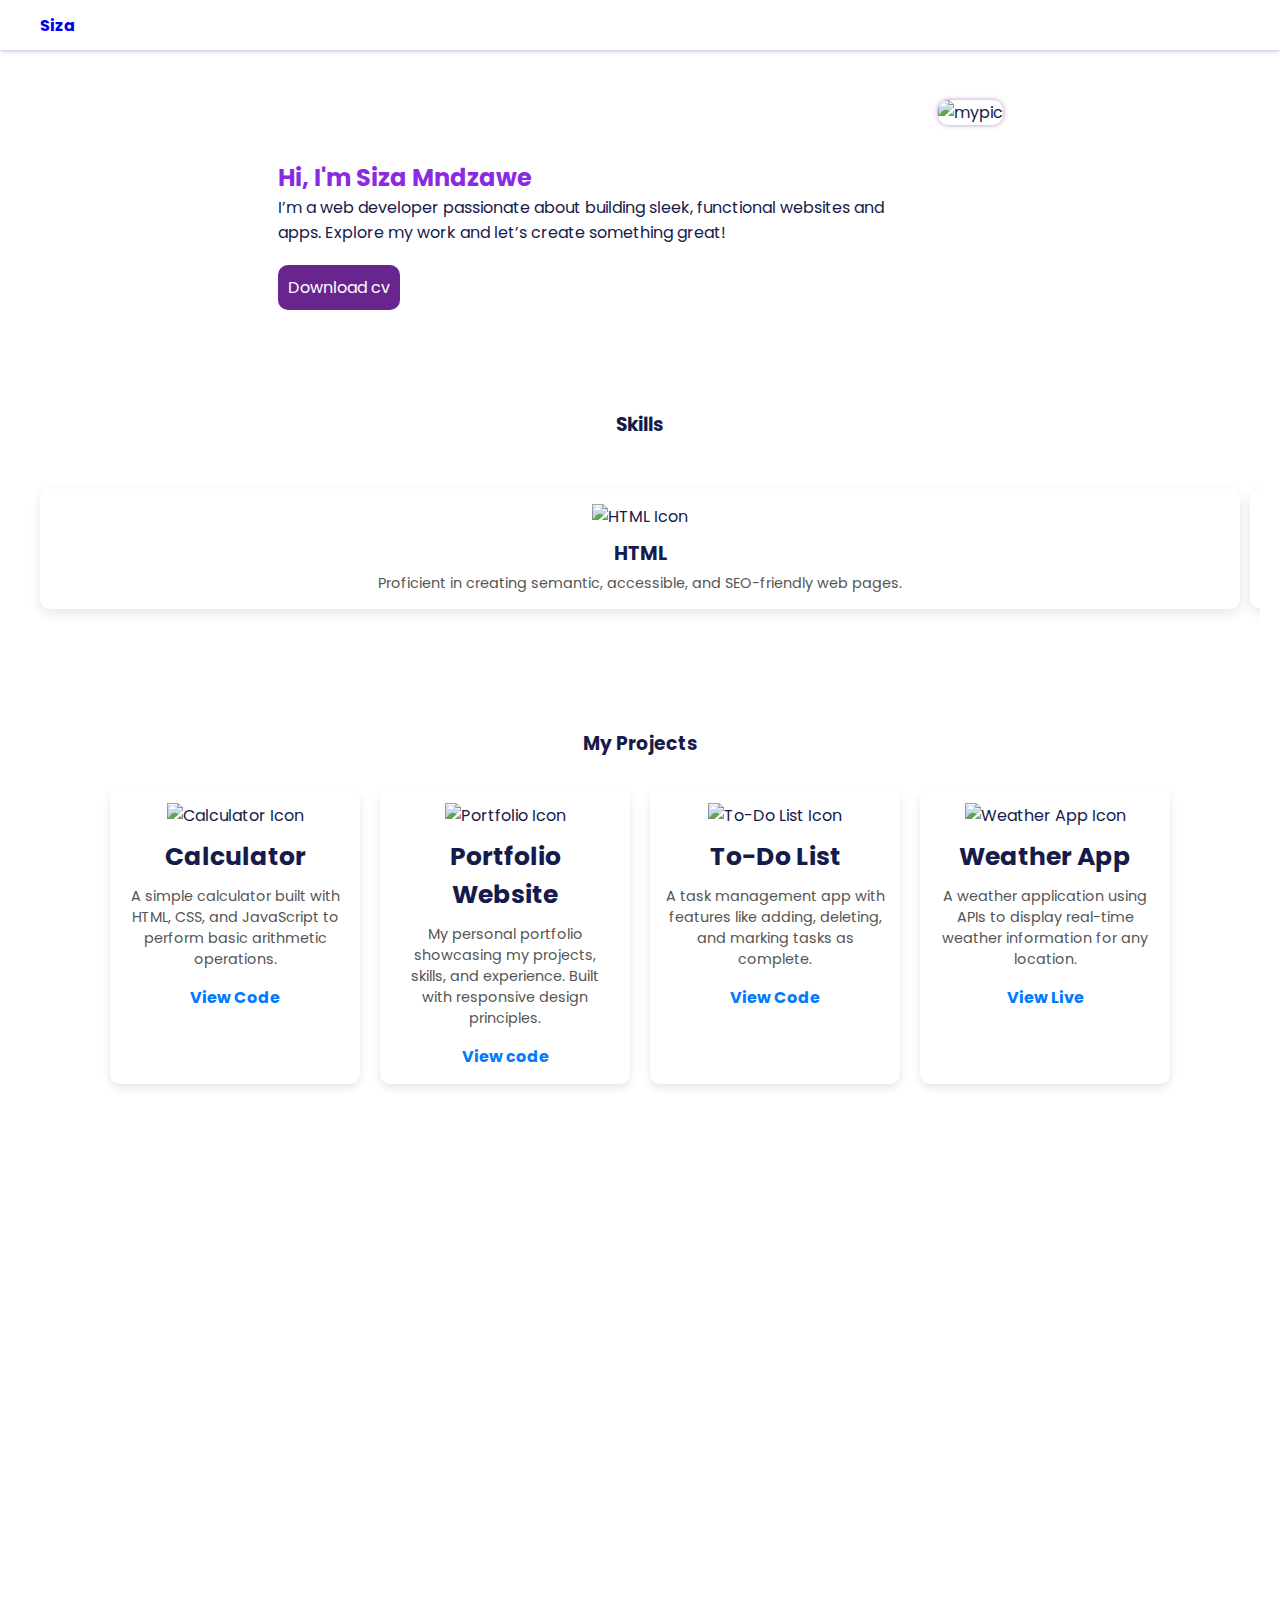
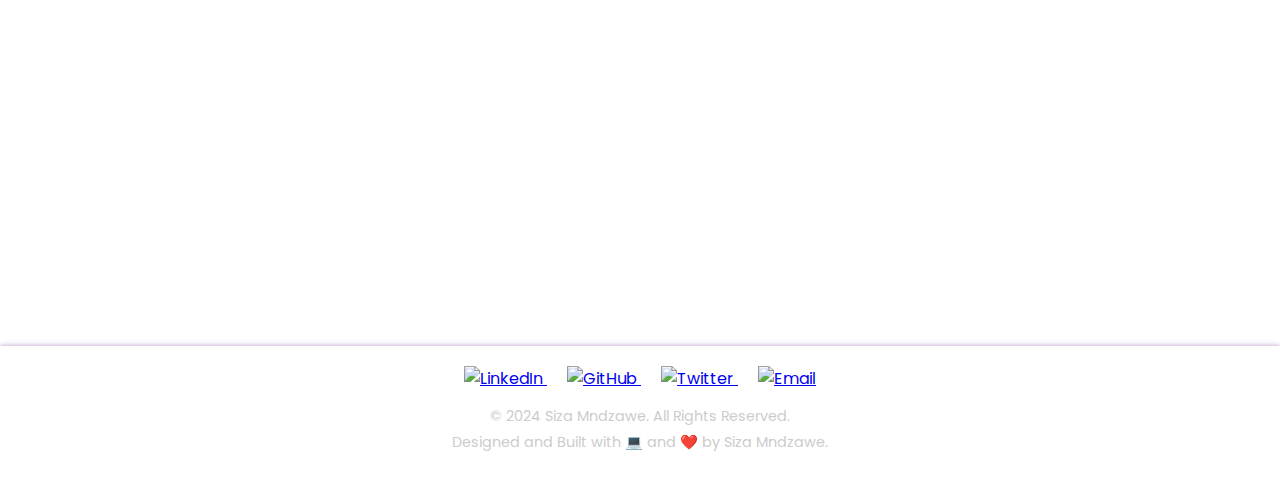
==== index.html @ a4e88e52 "update" ====
<!DOCTYPE html>
<html lang="en">

<head>
  <meta charset="UTF-8">
  <meta http-equiv="X-UA-Compatible" content="IE=Edge">
  <meta name="viewport" content="width=device-width, initial-scale=1">
  <title>Siza mndzawe portfolio</title>
  <link href="https://fonts.googleapis.com/css2?family=Poppins:wght@300;400;600&display=swap" rel="stylesheet">
  <link rel="stylesheet" href="style.css">
</head>

<body id="homepage">
  <header>
    <div class="logo">
      <a href="#homepage">Siza</a>
    </div>

    <div class="menu-toggle" id="menu-toggle">
      <div class="bar"></div>
      <div class="bar"></div>
      <div class="bar"></div>
    </div>
    <nav>
      <ul class="nav-links" id="nav-links">
        <li><a href="#home">Home</a></li>
        <li><a href="#skills">Skills</a></li>
        <li><a href="#projects">Projects</a></li>
        <li><a href="#about">About</a></li>
        <li><a href="#contact">Contact</a></li>

        <li>
          <!--   <button class="dark-mode-toggle" id="darkModeToggle">Toggle Dark Mode</button
                >-->
          <img src="dark-theme.svg" alt="" class="dark-mode-toggle" id="darkModeToggle" height="20px">
        </li>
      </ul>
    </nav>

  </header>
  <main>
    <section id="home" class="hidden">
      <div class="intro">
        <h2>Hi, I'm Siza Mndzawe</h2>
        <p>I’m a web developer passionate about building sleek, functional websites and apps. Explore my work and let’s create something great!
        </p>
        <a href="mycv.pdf" download="/mycv.pdf" class="download-btn">Download cv</a>

      </div>
      <div>
        <img src="20240807_085507.jpg" alt="mypic">
      </div>
    </section>
    <section id="skills" class="hidden">
      <h3>Skills</h3>
      <div class="wrapper">
      <div class="skills-container">
        <div class="skills-card">
          <img src="https://img.icons8.com/color/96/html-5--v1.png" alt="HTML Icon">
          <h4>HTML</h4>
          <p>Proficient in creating semantic, accessible, and SEO-friendly web pages.</p>
        </div>
        <div class="skills-card">
          <img src="https://img.icons8.com/color/96/css3.png" alt="CSS Icon">
          <h4>CSS</h4>
          <p>Skilled in crafting responsive layouts, animations, and modern designs.</p>
        </div>
        <div class="skills-card">
          <img src="https://img.icons8.com/color/96/javascript.png" alt="JavaScript Icon">
          <h4>JavaScript</h4>
          <p>Experienced in building dynamic, interactive web applications.</p>
        </div>
        <div class="skills-card">
          <img src="https://img.icons8.com/color/96/react-native.png" alt="React Icon">
          <h4>React</h4>
          <p>Capable of developing efficient and scalable front-end applications.</p>
        </div>
        <div class="skills-card">
          <img src="https://img.icons8.com/fluency/96/api-settings.png" alt="API Icon">
          <h4>APIs</h4>
          <p>Proficient in integrating RESTful APIs and handling data flows.</p>
        </div>
        <div class="skills-card">
          <img src="https://img.icons8.com/color/96/github--v1.png" alt="GitHub Icon">
          <h4>Git/GitHub</h4>
          <p>Experienced in version control and collaborative coding practices.</p>
        </div>
        </div>
      </div>
    </section>
<section id="projects" class="hidden">
      <h3>My Projects</h3>
      <div class="projects-container">
        <div class="project-card">
          <img src="https://img.icons8.com/color/96/calculator.png" alt="Calculator Icon">
          <h4>Calculator</h4>
          <p>A simple calculator built with HTML, CSS, and JavaScript to perform basic arithmetic operations.</p>
          <a href="https://github.com/username/calculator" target="_blank">View Code</a>
        </div>
        <div class="project-card">
          <img src="https://img.icons8.com/fluency/96/portfolio.png" alt="Portfolio Icon">
          <h4>Portfolio Website</h4>
          <p>My personal portfolio showcasing my projects, skills, and experience. Built with responsive design principles.</p>
          <a href="https://github.com/Sizamndzawe/My-portfolio" target="_blank">View code</a>
        </div>
        <div class="project-card">
          <img src="https://img.icons8.com/color/96/task.png" alt="To-Do List Icon">
          <h4>To-Do List</h4>
          <p>A task management app with features like adding, deleting, and marking tasks as complete.</p>
          <a href="todolist.html" target="_blank">View Code</a>
        </div>
        <div class="project-card">
          <img src="https://img.icons8.com/color/96/cloud.png" alt="Weather App Icon">
          <h4>Weather App</h4>
          <p>A weather application using APIs to display real-time weather information for any location.</p>
          <a href="https://weather-app.com" target="_blank">View Live</a>
        </div>
      </div>
    </section>
    <section id="about" class="hidden">
      <h5>About Me</h5>
      <p>I’m Siza Mndzawe, a 21-year-old web developer and designer passionate about creating functional and visually appealing websites. I specialize in HTML, CSS, and JavaScript, focusing on innovative solutions and user-friendly designs.</p>
      <p>When I’m not coding, I enjoy making music and exploring creative projects that inspire me. My goal is to keep learning, growing, and building digital experiences that make an impact.</p>
    </section>
    <section id="contact" class="hidden">
      <h6>Contact</h6>
      <form>
        <input type="text" placeholder="Name">
        <input type="email" placeholder="Email">
        <textarea cols="30" rows="10" placeholder="Message"></textarea>
        <button>Send message</button>
      </form>
    </section>
  </main>
  <footer>
    <div class="footer-container">
      <div class="footer-social">
        <a href="https://www.linkedin.com" target="_blank" aria-label="LinkedIn">
          <img src="https://img.icons8.com/color/48/linkedin.png" alt="LinkedIn">
        </a>
        <a href="https://github.com" target="_blank" aria-label="GitHub">
          <img src="https://img.icons8.com/material-outlined/48/github.png" alt="GitHub">
        </a>
        <a href="https://twitter.com" target="_blank" aria-label="Twitter">
          <img src="https://img.icons8.com/color/48/twitter--v1.png" alt="Twitter">
        </a>
        <a href="mailto:sutfusiza@gmail.com?subject=Portfolio%20Inquiry&body=Hello%20Siza,%0D%0A%0D%0AI%20came%20across%20your%20portfolio%20and%20I'm%20impressed%20with%20your%20work.%20I%20would%20like%20to%20discuss%20a%20potential%20opportunity.%0D%0A%0D%0APlease%20let%20me%20know%20a%20convenient%20time%20to%20connect.%0D%0A%0D%0ARegards,%0D%0A[Your%20Name]%0D%0A[Your%20Contact%20Information]" aria-label="Email">
  <img src="https://img.icons8.com/color/48/gmail--v1.png" alt="Email">
        </a>
      </div>
      <div class="footer-info">
        <p>&copy; 2024 Siza Mndzawe. All Rights Reserved.</p>
        <p>Designed and Built with 💻 and ❤️ by Siza Mndzawe.</p>
      </div>
    </div>
  </footer>
  <script src="main.js"></script>
</body>

</html>
---- style.css ----
:root {
     --background-color: #ffffff;
     --text-color: #161B4B;
   }

   * {
     margin: 0;
     padding: 0;
     box-sizing: border-box;
   }


   header {
     display: flex;
     justify-content: space-between;
     align-items: center;
     padding: 10px 20px;
     box-shadow: 0 0 5px rgba(105, 37, 142, 0.5);
     ;
     background-color: var(--background-color);
     color: var(--text-color);
     height: 50px;

   }

   .logo {
     position: absolute;
     left: 40px;
     font-weight: bold;
     font-size: 1em;
     color: #000;
     color: var(--text-color);


   }

   .logo a {
     text-decoration: none;
   }

   main {
     /*   margin-top: 100px; */
   }

   .nav-links {
     display: flex;
     height: 50px;
     list-style: none;
     align-items: center;
     line-height: 0;



   }

   .nav-links li {
     text-align: center;

     opacity: 0;
     transform: translateY(10px);
     animation: fadeUp 0.6s ease-out forwards;
   }

   .nav-links li:nth-child(1) {
     animation-delay: 0.2s;
   }

   .nav-links li:nth-child(2) {
     animation-delay: 0.4s;
   }

   .nav-links li:nth-child(3) {
     animation-delay: 0.6s;
   }

   @keyframes fadeUp {
     from {
       opacity: 0;
       transform: translateY(10px);
     }

     to {
       opacity: 1;
       transform: translateY(0);
     }
   }

   .nav-links li a {

     /*  transition: color 0.3s ease-in-out;*/
     text-decoration: none;
     color: var(--text-color);
     padding: 10px;
     cursor: pointer;
     border-radius: 10px;
     transition: background-color 0.3s, color 0.3s;
   }

   .nav-links li a:hover {
     color: #f39c12;
   }

   /* Hamburger menu styles */
   .menu-toggle {
     cursor: pointer;
     display: flex;
     flex-direction: column;
     gap: 5px;

   }

   .bar {
     width: 25px;
     height: 3px;
     background-color: #999;
     border-radius: 2px;
     transition: transform 0.4s ease;
     display: none;
   }

   /* Show menu when active */
   .menu-active .nav-links {
     display: flex;
   }

   .menu-active .bar:nth-child(1) {
     transform: rotate(45deg) translateY(8px);
   }

   .menu-active .bar:nth-child(2) {
     opacity: 0;
   }

   .menu-active .bar:nth-child(3) {
     transform: rotate(-45deg) translateY(-10px);
   }




   body {
     font-family: 'Poppins', Arial, sans-serif;
     background-color: var(--background-color);
     color: var(--text-color);

     margin: 0;
     padding: 0;
     width: 100%;
     
   }

   .dark-mode-toggle {
     padding: 0.5rem 1rem;
     border: none;
     cursor: pointer;
     background-color: #6169C9;
     color: white;
     border-radius: 5px;
     font-size: 1rem;
     transition: background-color 0.3s ease;
   }

   .dark-mode-toggle:hover {
     background-color: #8B93E3;
   }

   /* Dark mode styles */
   body.dark-mode {
     --background-color: #0A0E23;
   /*  --background-color: #0A0E23;*/
     --text-color: #fff;
   }

   /* Optional: Dark mode toggle button when dark mode is active */
   body.dark-mode .dark-mode-toggle {
     background-color: #fff;
     color: #fff;
   }

   body.dark-mode .dark-mode-toggle:hover {
     background-color: #777;
   }

   #home {
     padding: 50px 20px;

     display: flex;
     justify-content: center;
     gap: 40px;
     flex-wrap: wrap;

     animation: fadeIn 1s ease-in-out;
   }

   @keyframes fadeIn {
     from {
       opacity: 0;
       transform: translateY(20px);
     }

     to {
       opacity: 1;
       transform: translateY(0);
     }
   }

   .intro {
     margin-top: 60px;
     display: flex;
     flex-direction: column;
     width: 50%;


   }

   .intro h2 {
     color: blueviolet;
   }

   .intro .download-btn {
     padding: 10px;
     margin-top: 20px;
     border: none;
     border-radius: 10px;
     background: #69258E;
     color: #fff;
     align-self: flex-start;
     text-decoration: none;

     transition: transform 0.2s, background 0.3s;
   }

   .intro button:hover {
     background: #EA0A0A;
     transform: scale(1.1);
   }

   #home img {
     height: 400px;
     width: 300px;
     border-radius: 10px;
     box-shadow: 0 0 5px rgba(105, 37, 142, 0.5);

   }

   #skills,
   #projects,
   #about,
   #contact {
     padding: 50px 20px;
     display: flex;
     flex-direction: column;
     align-items: center;
     gap: 10px;

   }

   #about p {
     margin-top: 10px;
   }

   #contact h6,
   #about h5,
   #projects h4 {
     font-size: 25px;
   }
   #skills .wrapper{
     width: 100%;
     overflow: auto;
     
     
   }

   .skills-container {
     display: flex;
     flex-wrap: nowrap;
     gap: 10px;
     justify-content: flex-start;
     max-width: 100%;
     margin-top: 20px;
     overflow: auto;
     padding: 20px;
     
   }

   .skills-card {
     text-align: center;
     padding: 15px;
    min-width: 100%;
     /*  background-color: #f9f9f9;*/
     border-radius: 10px;
     box-shadow: 0 4px 12px rgba(0, 0, 0, 0.1);
   }

   .skills-card:hover {
     transform: translateY(-5px);
     box-shadow: 0 6px 12px rgba(0, 0, 0, 0.2);
     transition: transform 0.3s ease, box-shadow 0.3s ease;

   }

   .skills-card img {
     width: 80px;
     height: auto;
     margin-bottom: 10px;
   }

   .skills-card h4 {
     font-size: 1.2em;
     margin-bottom: 5px;
   }

   .skills-card p {
     font-size: 0.9em;
     color: #555;
   }

   .projects-container {
     display: flex;
     flex-wrap: wrap;
     gap: 20px;
     justify-content: center;
     margin-top: 20px;
   }

   .project-card {
     background-color: var(--background-color);
     border-radius: 10px;
     box-shadow: 0 4px 8px rgba(0, 0, 0, 0.1);
     width: 250px;
     text-align: center;
     padding: 15px;
     transition: transform 0.3s ease, box-shadow 0.3s ease;

   }

   .project-card:hover {
     transform: translateY(-5px);
     box-shadow: 0 6px 12px rgba(0, 0, 0, 0.2);
   }

   .project-card img {
     width: 80px;
     height: auto;
     margin-bottom: 10px;
   }

   .project-card h4 {
     font-size: 1.2em;
     margin-bottom: 10px;
   }

   .project-card p {
     font-size: 0.9em;
     color: #555;
     margin-bottom: 15px;
   }

   .project-card a {
     text-decoration: none;
     color: #007bff;
     font-weight: bold;
     transition: color 0.3s ease;
   }

   .project-card a:hover {
     color: #0056b3;
   }

   #about p {
     max-width: 600px;
   }

   #about {
     box-shadow: 0px 4px 10px rgba(0, 0, 0, 0.2);
     border-radius: 60px 20px 100px 10px;
   }

   #contact form {
     display: flex;
     flex-direction: column;
     width: 100%;
     max-width: 600px;
     gap: 10px;
   }

   #contact form input,
   #contact form textarea {
     padding: 10px;
     border-radius: 5px;
     border: 1px solid grey;
     background: transparent;
     transition: box-shadow 0.3s, border-color 0.3s;
     color: var(--text-color);
   }

   #contact form input:focus,
   #contact form textarea:focus {
     outline: none;
     border-color: #69258E;
     box-shadow: 0 0 5px rgba(105, 37, 142, 0.5);
   }

   #contact form button {
     padding: 10px;
     border-radius: 10px;
     border: none;
     background: cadetblue;
   }

   footer {
     box-shadow: 0 0 5px rgba(105, 37, 142, 0.5);

     color: var(--text-color);
     text-align: center;
     padding: 20px 10px;
   }

   .footer-container {
     display: flex;
     flex-direction: column;
     align-items: center;
     gap: 10px;
   }

   .footer-social a {
     margin: 0 10px;
   }

   .footer-social img {
     width: 30px;
     height: 30px;
     transition: transform 0.3s ease;
   }

   .footer-social img:hover {
     transform: scale(1.2);
   }

   .footer-info p {
     margin: 5px 0;
     font-size: 0.9em;
     color: #ccc;
   }

   @media (max-width: 600px) {

     #about,
     #contact {
       width: 100%;

     }

     #skills-progress {
       padding: 20px;
     }

     .bar {
       display: flex;

     }

     .logo {
       position: static;
       text-align: center;
     }

     .nav-links {
       display: none;
       flex-direction: column;
       list-style: none;
       padding: 0;
       margin: 0;
       z-index: 3;
       box-shadow: 0 4px 6px rgba(0, 0, 0, 0.1),
         0 1px 3px rgba(0, 0, 0, 0.06);
       background: var(--background-color);
       position: absolute;
       top: 50px;
       left: 0;
       width: 100%;
       height: 200px;
       line-height: 2;
       border-radius: 5px;
       justify-content: center;
       align-items: center;

     }

     .intro {
       width: 100%;
     }

     .menu-toggle {
       position: absolute;
       right: 20px;
     }
   }

   .hidden {
     opacity: 0;
     transform: translateY(20px);
     transition: opacity 0.6s, transform 0.6s;
   }

   .visible {
     opacity: 1;
     transform: translateY(0);
   }

   @keyframes fadeIn {
     from {
       opacity: 0;
       transform: translateY(-50px);
     }

     to {
       opacity: 1;
       transform: translateY(1);
     }
   }
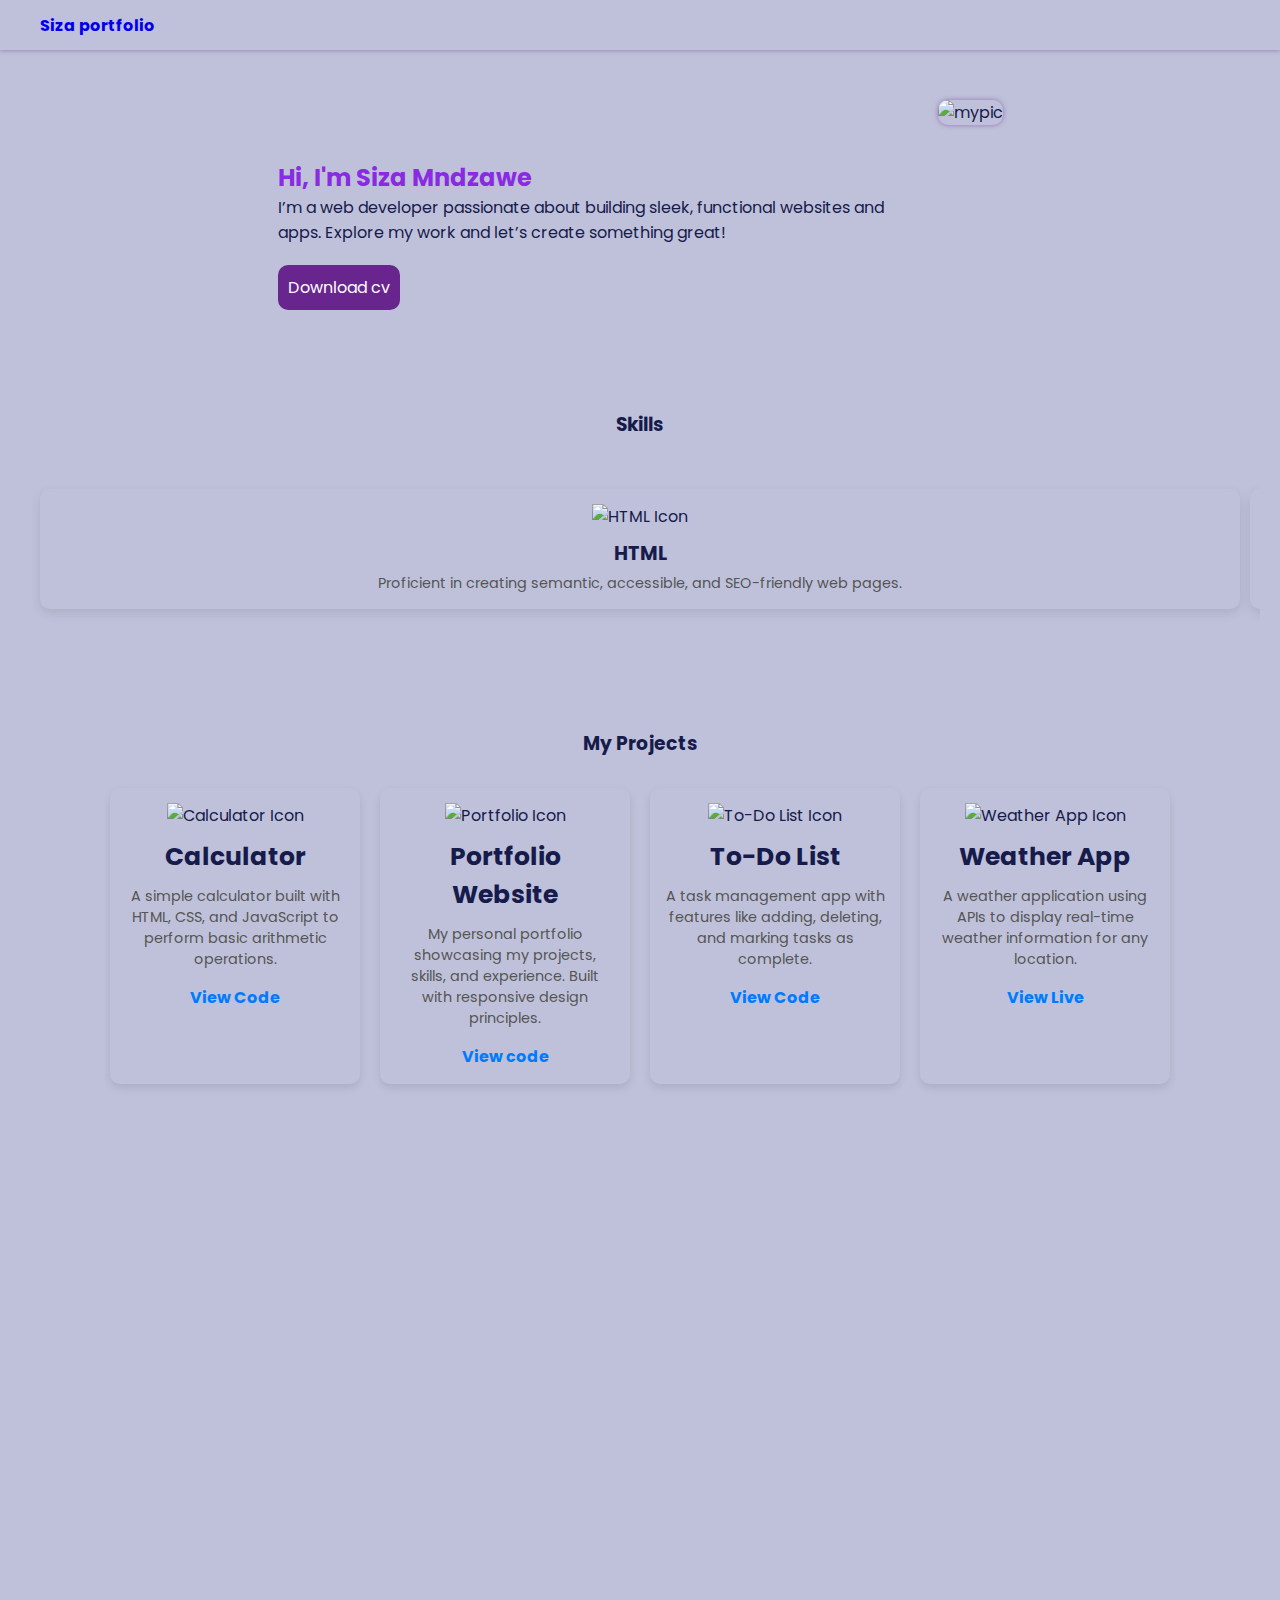
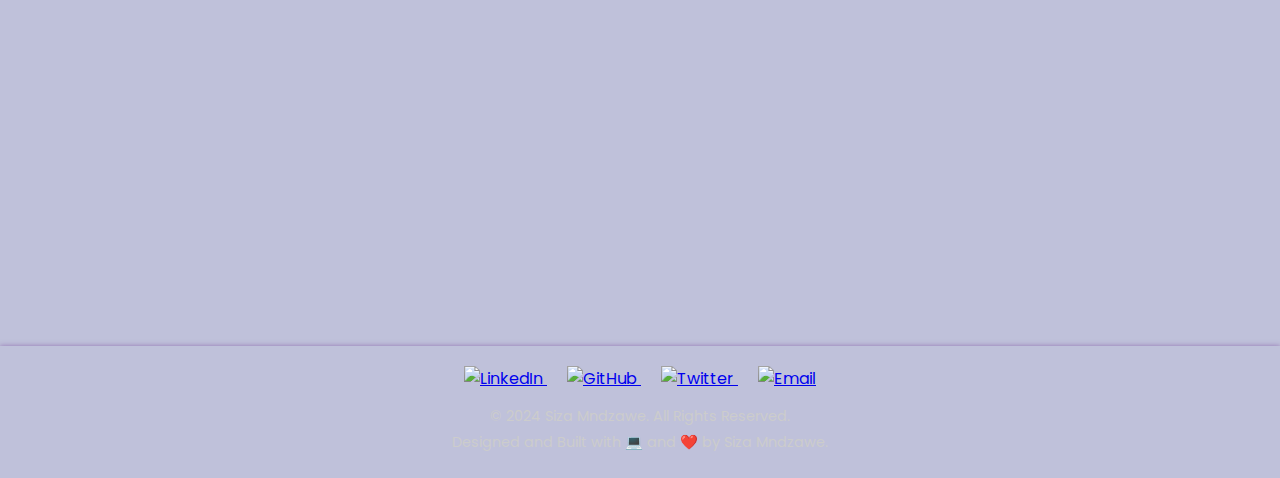
==== commit aeabc52f: "update index.html" ====
--- a/index.html
+++ b/index.html
@@ -13,7 +13,7 @@
 <body id="homepage">
   <header>
     <div class="logo">
-      <a href="#homepage">Siza</a>
+      <a href="#homepage">Siza portfolio</a>
     </div>
 
     <div class="menu-toggle" id="menu-toggle">
--- a/style.css
+++ b/style.css
@@ -1,5 +1,5 @@
    :root {
-     --background-color: #ffffff;
+     --background-color: #BFC1DA;
      --text-color: #161B4B;
    }
 
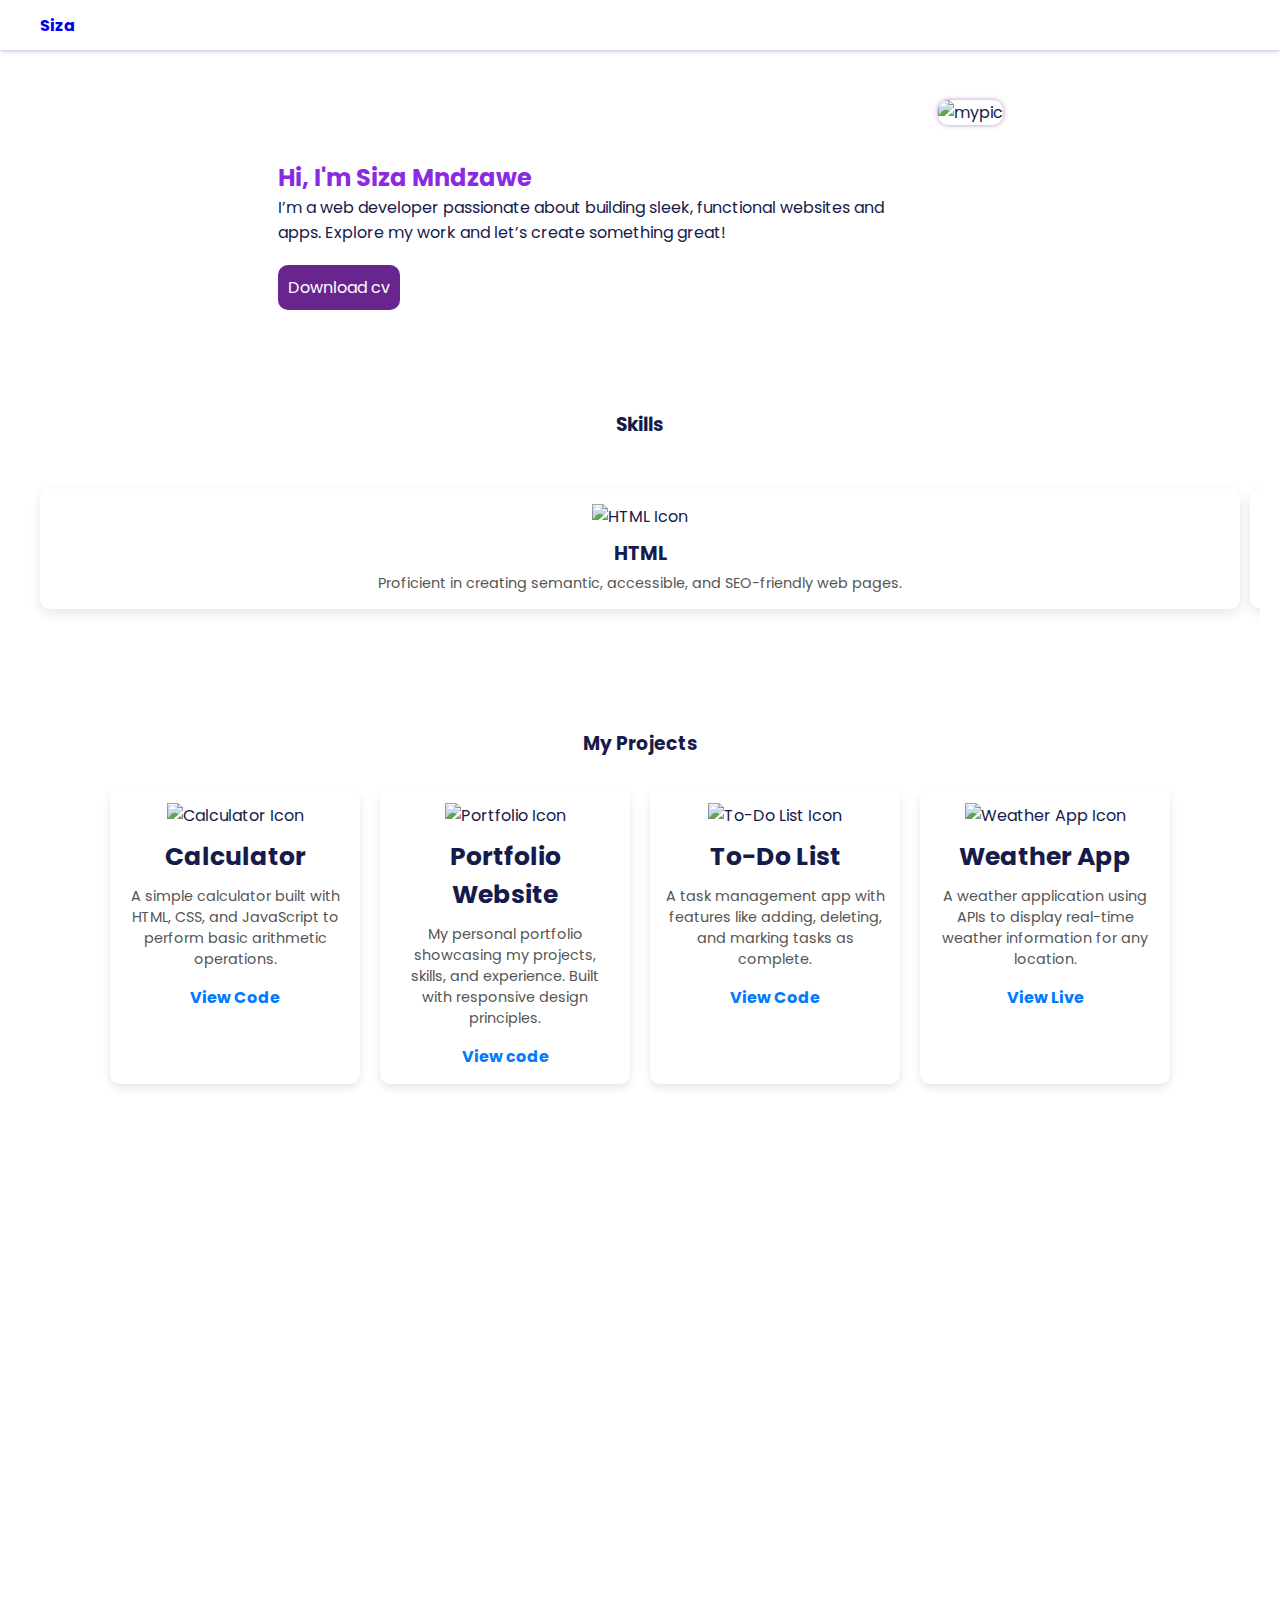
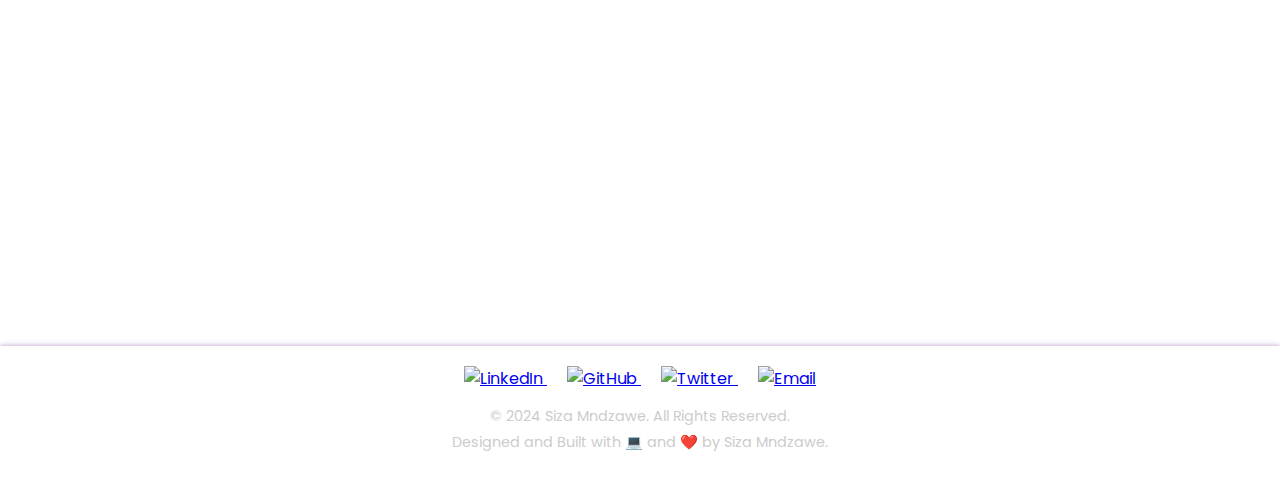
==== commit f826cec2: "update" ====
--- a/index.html
+++ b/index.html
@@ -13,7 +13,7 @@
 <body id="homepage">
   <header>
     <div class="logo">
-      <a href="#homepage">Siza portfolio</a>
+      <a href="#homepage">Siza</a>
     </div>
 
     <div class="menu-toggle" id="menu-toggle">
--- a/style.css
+++ b/style.css
@@ -1,5 +1,5 @@
    :root {
-     --background-color: #BFC1DA;
+     --background-color: #fff;
      --text-color: #161B4B;
    }
 
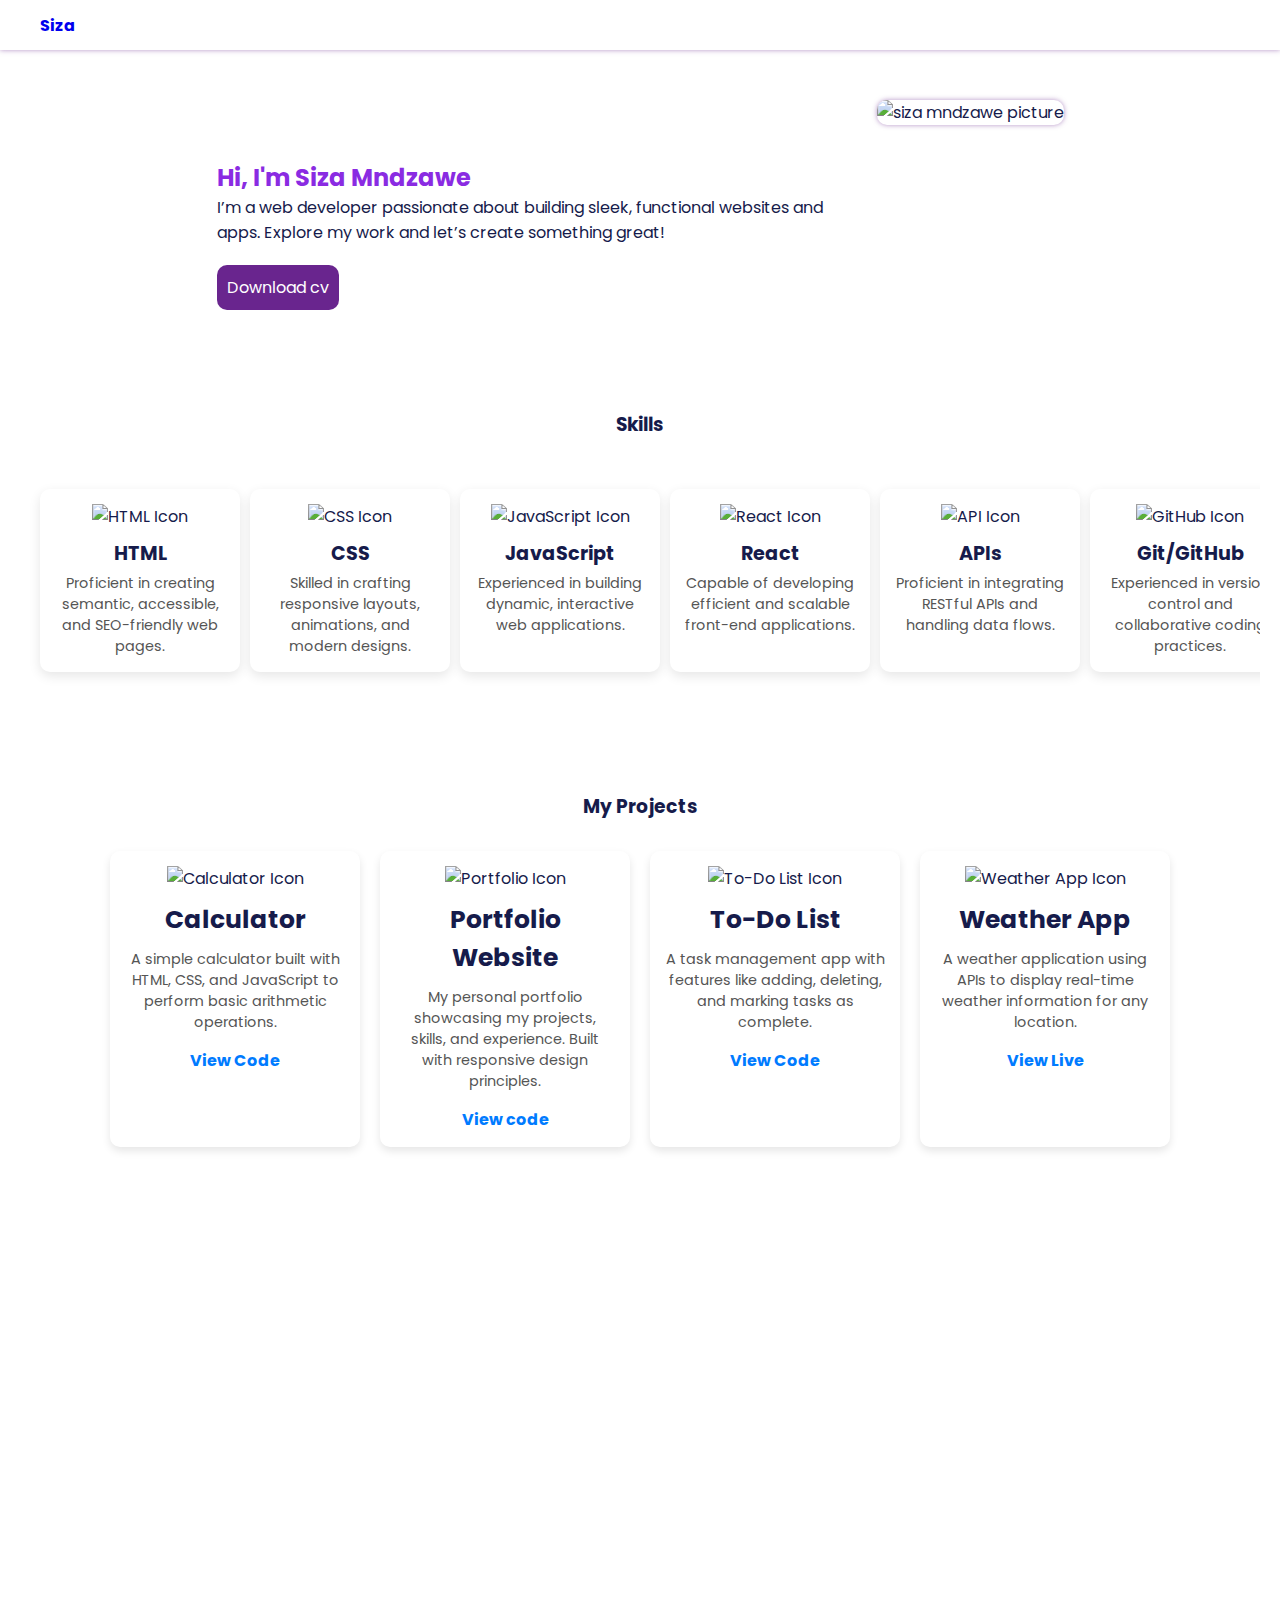
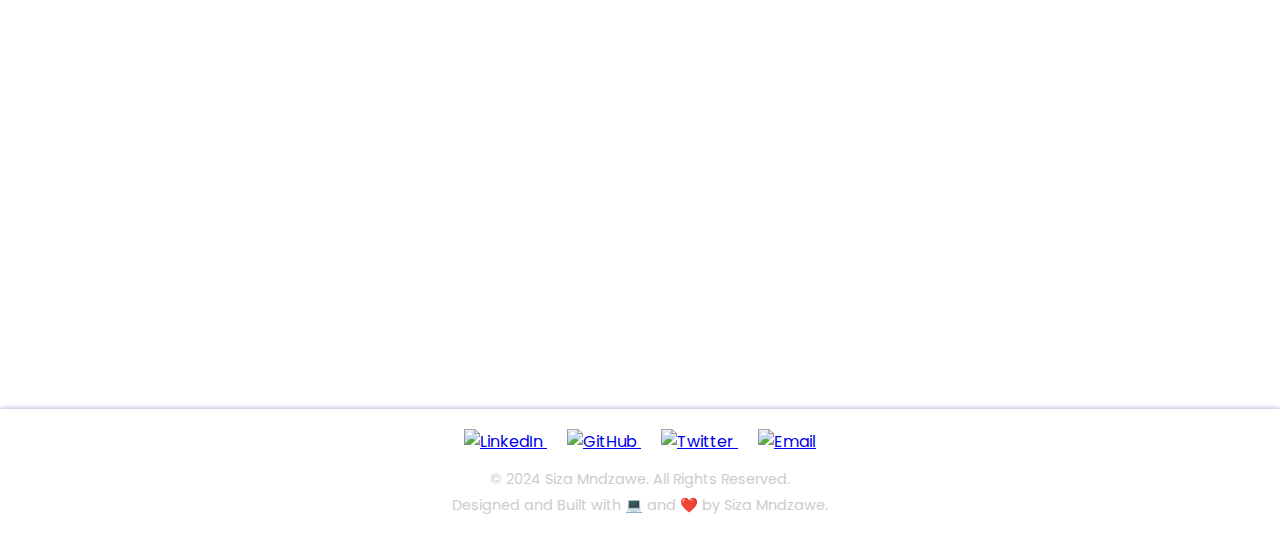
==== commit b69b6ee8: "update" ====
--- a/index.html
+++ b/index.html
@@ -48,7 +48,7 @@
 
       </div>
       <div>
-        <img src="20240807_085507.jpg" alt="mypic">
+        <img src="20240807_085507.jpg" alt="siza mndzawe picture">
       </div>
     </section>
     <section id="skills" class="hidden">
--- a/style.css
+++ b/style.css
@@ -286,7 +286,8 @@
    .skills-card {
      text-align: center;
      padding: 15px;
-    min-width: 100%;
+    min-width: 200px;
+    max-width: 400px;
      /*  background-color: #f9f9f9;*/
      border-radius: 10px;
      box-shadow: 0 4px 12px rgba(0, 0, 0, 0.1);
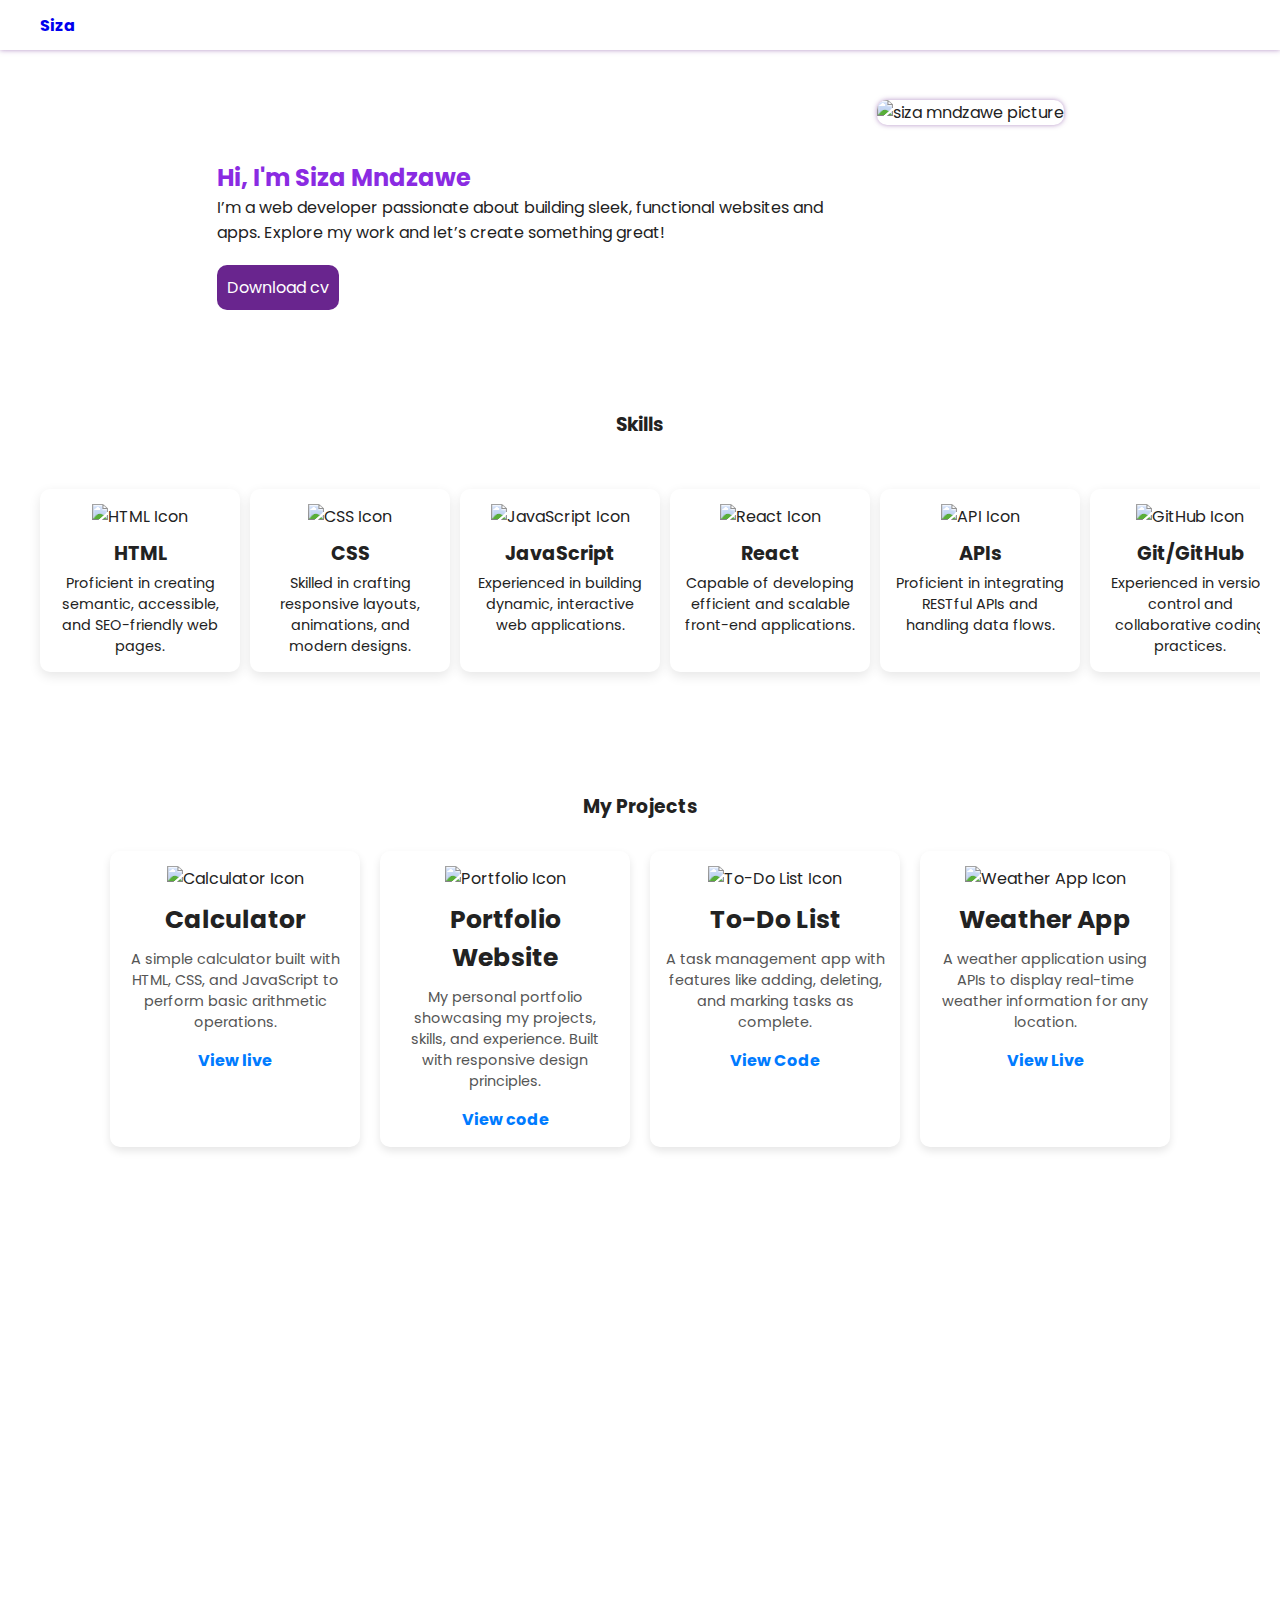
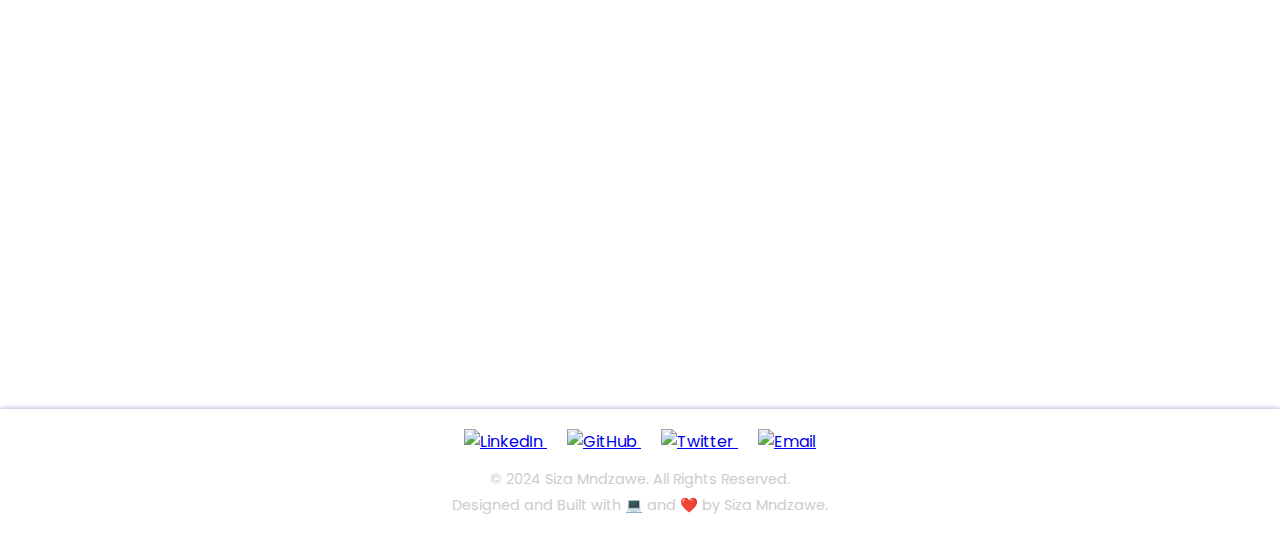
==== commit 13356055: "update index.html" ====
--- a/index.html
+++ b/index.html
@@ -95,7 +95,7 @@
           <img src="https://img.icons8.com/color/96/calculator.png" alt="Calculator Icon">
           <h4>Calculator</h4>
           <p>A simple calculator built with HTML, CSS, and JavaScript to perform basic arithmetic operations.</p>
-          <a href="https://github.com/username/calculator" target="_blank">View Code</a>
+          <a href="calculator.html" target="_blank">View live</a>
         </div>
         <div class="project-card">
           <img src="https://img.icons8.com/fluency/96/portfolio.png" alt="Portfolio Icon">
--- a/style.css
+++ b/style.css
@@ -1,6 +1,6 @@
    :root {
      --background-color: #fff;
-     --text-color: #161B4B;
+     --text-color: #222;
    }
 
    * {
@@ -146,7 +146,7 @@
      margin: 0;
      padding: 0;
      width: 100%;
-     
+
    }
 
    .dark-mode-toggle {
@@ -167,7 +167,7 @@
    /* Dark mode styles */
    body.dark-mode {
      --background-color: #0A0E23;
-   /*  --background-color: #0A0E23;*/
+     /*  --background-color: #0A0E23;*/
      --text-color: #fff;
    }
 
@@ -264,11 +264,12 @@
    #projects h4 {
      font-size: 25px;
    }
-   #skills .wrapper{
+
+   #skills .wrapper {
      width: 100%;
      overflow: auto;
-     
-     
+
+
    }
 
    .skills-container {
@@ -276,18 +277,19 @@
      flex-wrap: nowrap;
      gap: 10px;
      justify-content: flex-start;
-     max-width: 100%;
+     max-width: 1200;
      margin-top: 20px;
      overflow: auto;
      padding: 20px;
-     
+
    }
 
    .skills-card {
      text-align: center;
      padding: 15px;
-    min-width: 200px;
-    max-width: 400px;
+
+     min-width: 200px;
+
      /*  background-color: #f9f9f9;*/
      border-radius: 10px;
      box-shadow: 0 4px 12px rgba(0, 0, 0, 0.1);
@@ -313,7 +315,7 @@
 
    .skills-card p {
      font-size: 0.9em;
-     color: #555;
+     color: var(--text-color);
    }
 
    .projects-container {
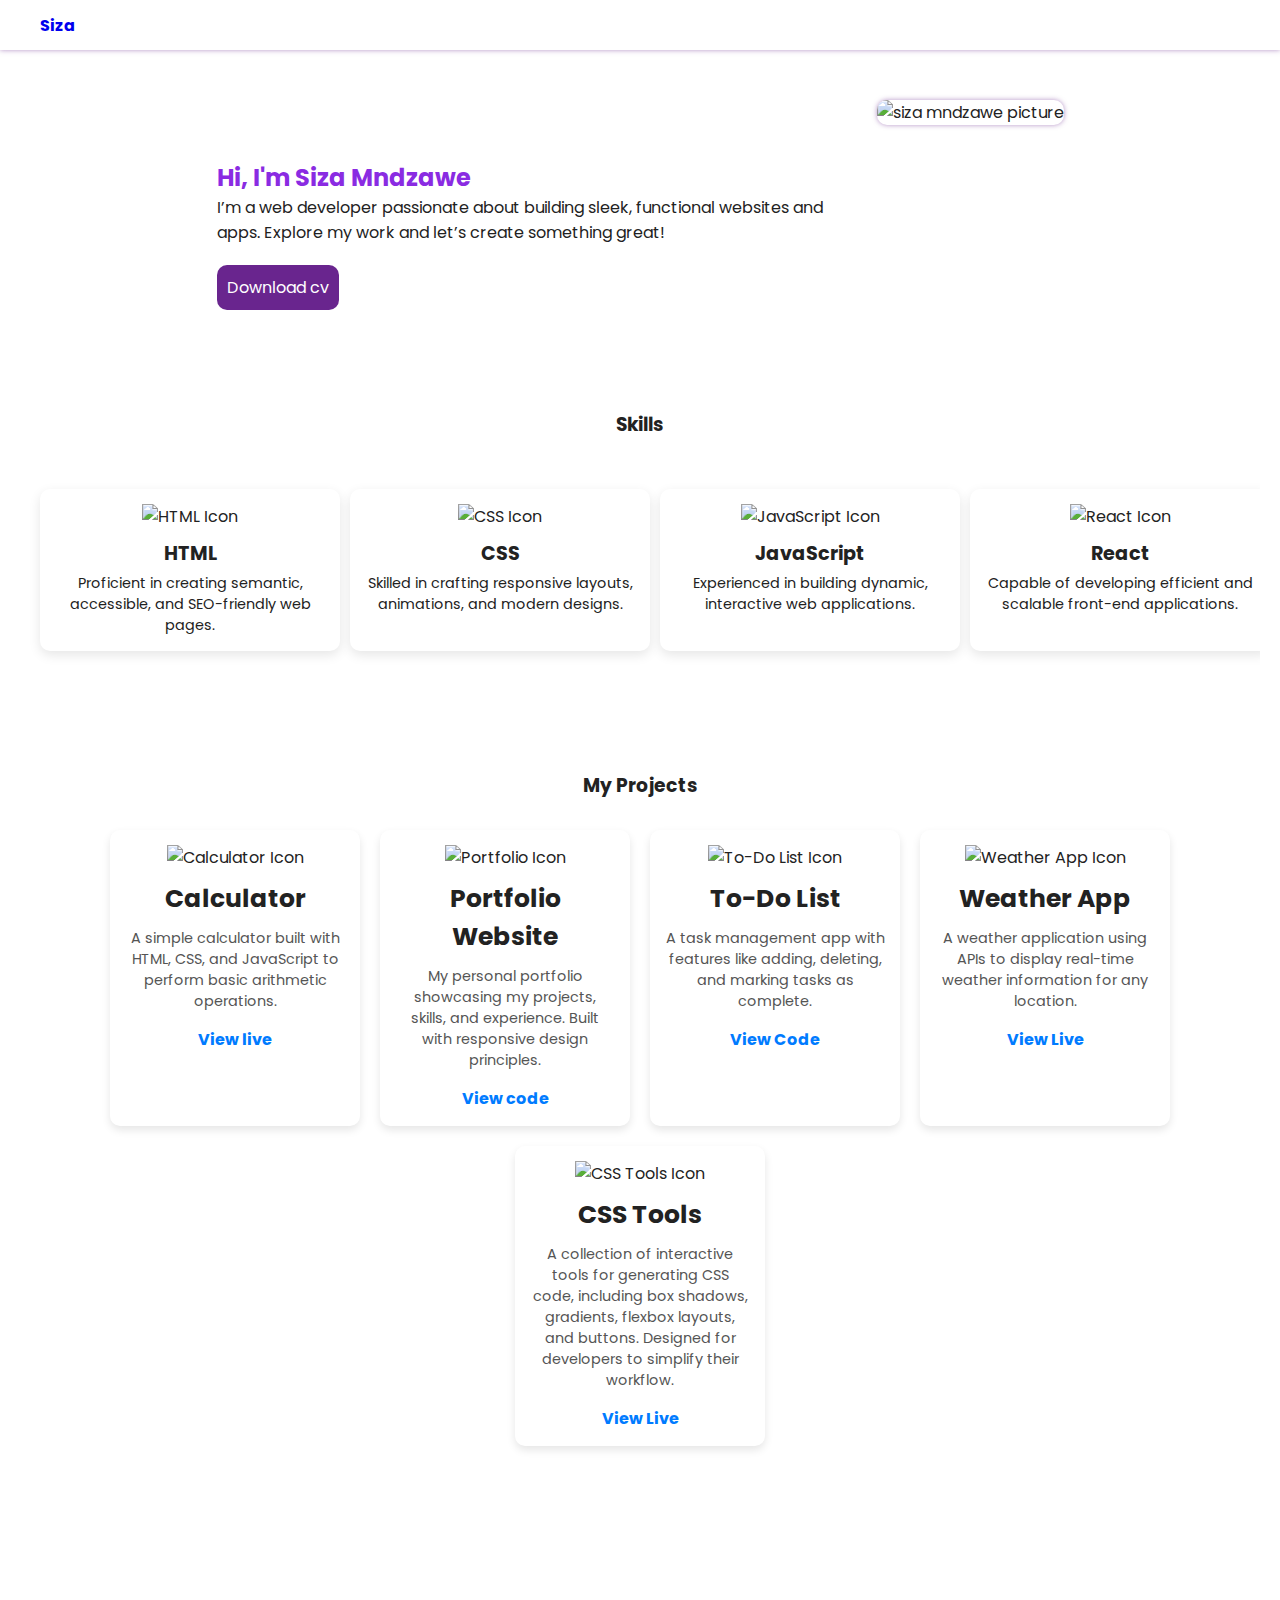
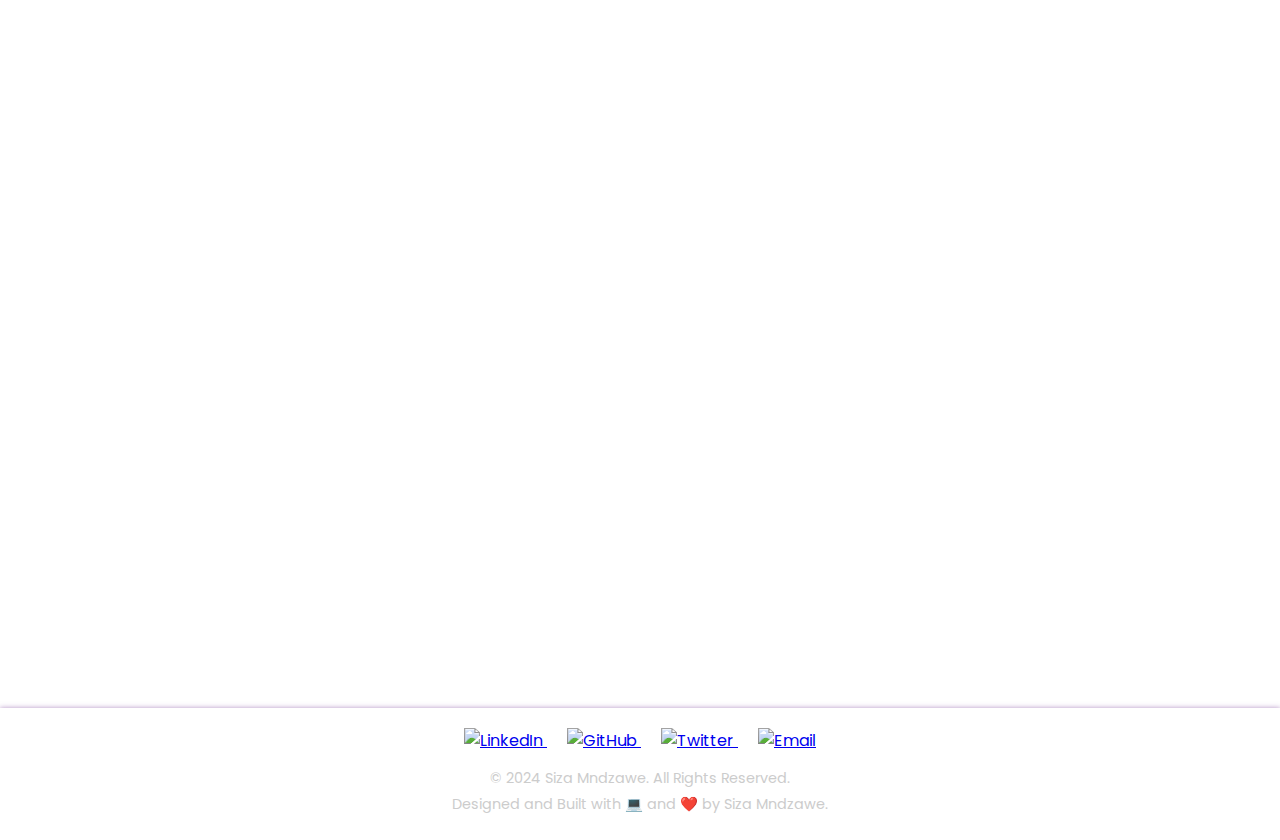
==== commit bfdb72aa: "update index.html" ====
--- a/index.html
+++ b/index.html
@@ -54,41 +54,41 @@
     <section id="skills" class="hidden">
       <h3>Skills</h3>
       <div class="wrapper">
-      <div class="skills-container">
-        <div class="skills-card">
-          <img src="https://img.icons8.com/color/96/html-5--v1.png" alt="HTML Icon">
-          <h4>HTML</h4>
-          <p>Proficient in creating semantic, accessible, and SEO-friendly web pages.</p>
-        </div>
-        <div class="skills-card">
-          <img src="https://img.icons8.com/color/96/css3.png" alt="CSS Icon">
-          <h4>CSS</h4>
-          <p>Skilled in crafting responsive layouts, animations, and modern designs.</p>
-        </div>
-        <div class="skills-card">
-          <img src="https://img.icons8.com/color/96/javascript.png" alt="JavaScript Icon">
-          <h4>JavaScript</h4>
-          <p>Experienced in building dynamic, interactive web applications.</p>
-        </div>
-        <div class="skills-card">
-          <img src="https://img.icons8.com/color/96/react-native.png" alt="React Icon">
-          <h4>React</h4>
-          <p>Capable of developing efficient and scalable front-end applications.</p>
-        </div>
-        <div class="skills-card">
-          <img src="https://img.icons8.com/fluency/96/api-settings.png" alt="API Icon">
-          <h4>APIs</h4>
-          <p>Proficient in integrating RESTful APIs and handling data flows.</p>
-        </div>
-        <div class="skills-card">
-          <img src="https://img.icons8.com/color/96/github--v1.png" alt="GitHub Icon">
-          <h4>Git/GitHub</h4>
-          <p>Experienced in version control and collaborative coding practices.</p>
-        </div>
+        <div class="skills-container">
+          <div class="skills-card">
+            <img src="https://img.icons8.com/color/96/html-5--v1.png" alt="HTML Icon">
+            <h4>HTML</h4>
+            <p>Proficient in creating semantic, accessible, and SEO-friendly web pages.</p>
+          </div>
+          <div class="skills-card">
+            <img src="https://img.icons8.com/color/96/css3.png" alt="CSS Icon">
+            <h4>CSS</h4>
+            <p>Skilled in crafting responsive layouts, animations, and modern designs.</p>
+          </div>
+          <div class="skills-card">
+            <img src="https://img.icons8.com/color/96/javascript.png" alt="JavaScript Icon">
+            <h4>JavaScript</h4>
+            <p>Experienced in building dynamic, interactive web applications.</p>
+          </div>
+          <div class="skills-card">
+            <img src="https://img.icons8.com/color/96/react-native.png" alt="React Icon">
+            <h4>React</h4>
+            <p>Capable of developing efficient and scalable front-end applications.</p>
+          </div>
+          <div class="skills-card">
+            <img src="https://img.icons8.com/fluency/96/api-settings.png" alt="API Icon">
+            <h4>APIs</h4>
+            <p>Proficient in integrating RESTful APIs and handling data flows.</p>
+          </div>
+          <div class="skills-card">
+            <img src="https://img.icons8.com/color/96/github--v1.png" alt="GitHub Icon">
+            <h4>Git/GitHub</h4>
+            <p>Experienced in version control and collaborative coding practices.</p>
+          </div>
         </div>
       </div>
     </section>
-<section id="projects" class="hidden">
+    <section id="projects" class="hidden">
       <h3>My Projects</h3>
       <div class="projects-container">
         <div class="project-card">
@@ -114,6 +114,12 @@
           <h4>Weather App</h4>
           <p>A weather application using APIs to display real-time weather information for any location.</p>
           <a href="https://weather-app.com" target="_blank">View Live</a>
+        </div>
+        <div class="project-card">
+          <img src="https://img.icons8.com/color/96/css-filetype.png" alt="CSS Tools Icon">
+          <h4>CSS Tools</h4>
+          <p>A collection of interactive tools for generating CSS code, including box shadows, gradients, flexbox layouts, and buttons. Designed for developers to simplify their workflow.</p>
+          <a href="csstoolz.html" target="_blank">View Live</a>
         </div>
       </div>
     </section>
@@ -145,7 +151,7 @@
           <img src="https://img.icons8.com/color/48/twitter--v1.png" alt="Twitter">
         </a>
         <a href="mailto:sutfusiza@gmail.com?subject=Portfolio%20Inquiry&body=Hello%20Siza,%0D%0A%0D%0AI%20came%20across%20your%20portfolio%20and%20I'm%20impressed%20with%20your%20work.%20I%20would%20like%20to%20discuss%20a%20potential%20opportunity.%0D%0A%0D%0APlease%20let%20me%20know%20a%20convenient%20time%20to%20connect.%0D%0A%0D%0ARegards,%0D%0A[Your%20Name]%0D%0A[Your%20Contact%20Information]" aria-label="Email">
-  <img src="https://img.icons8.com/color/48/gmail--v1.png" alt="Email">
+          <img src="https://img.icons8.com/color/48/gmail--v1.png" alt="Email">
         </a>
       </div>
       <div class="footer-info">
@@ -157,4 +163,4 @@
   <script src="main.js"></script>
 </body>
 
-</html>
+</html>--- a/style.css
+++ b/style.css
@@ -287,8 +287,8 @@
    .skills-card {
      text-align: center;
      padding: 15px;
-
-     min-width: 200px;
+    width: 200px;
+     min-width: 300px;
 
      /*  background-color: #f9f9f9;*/
      border-radius: 10px;
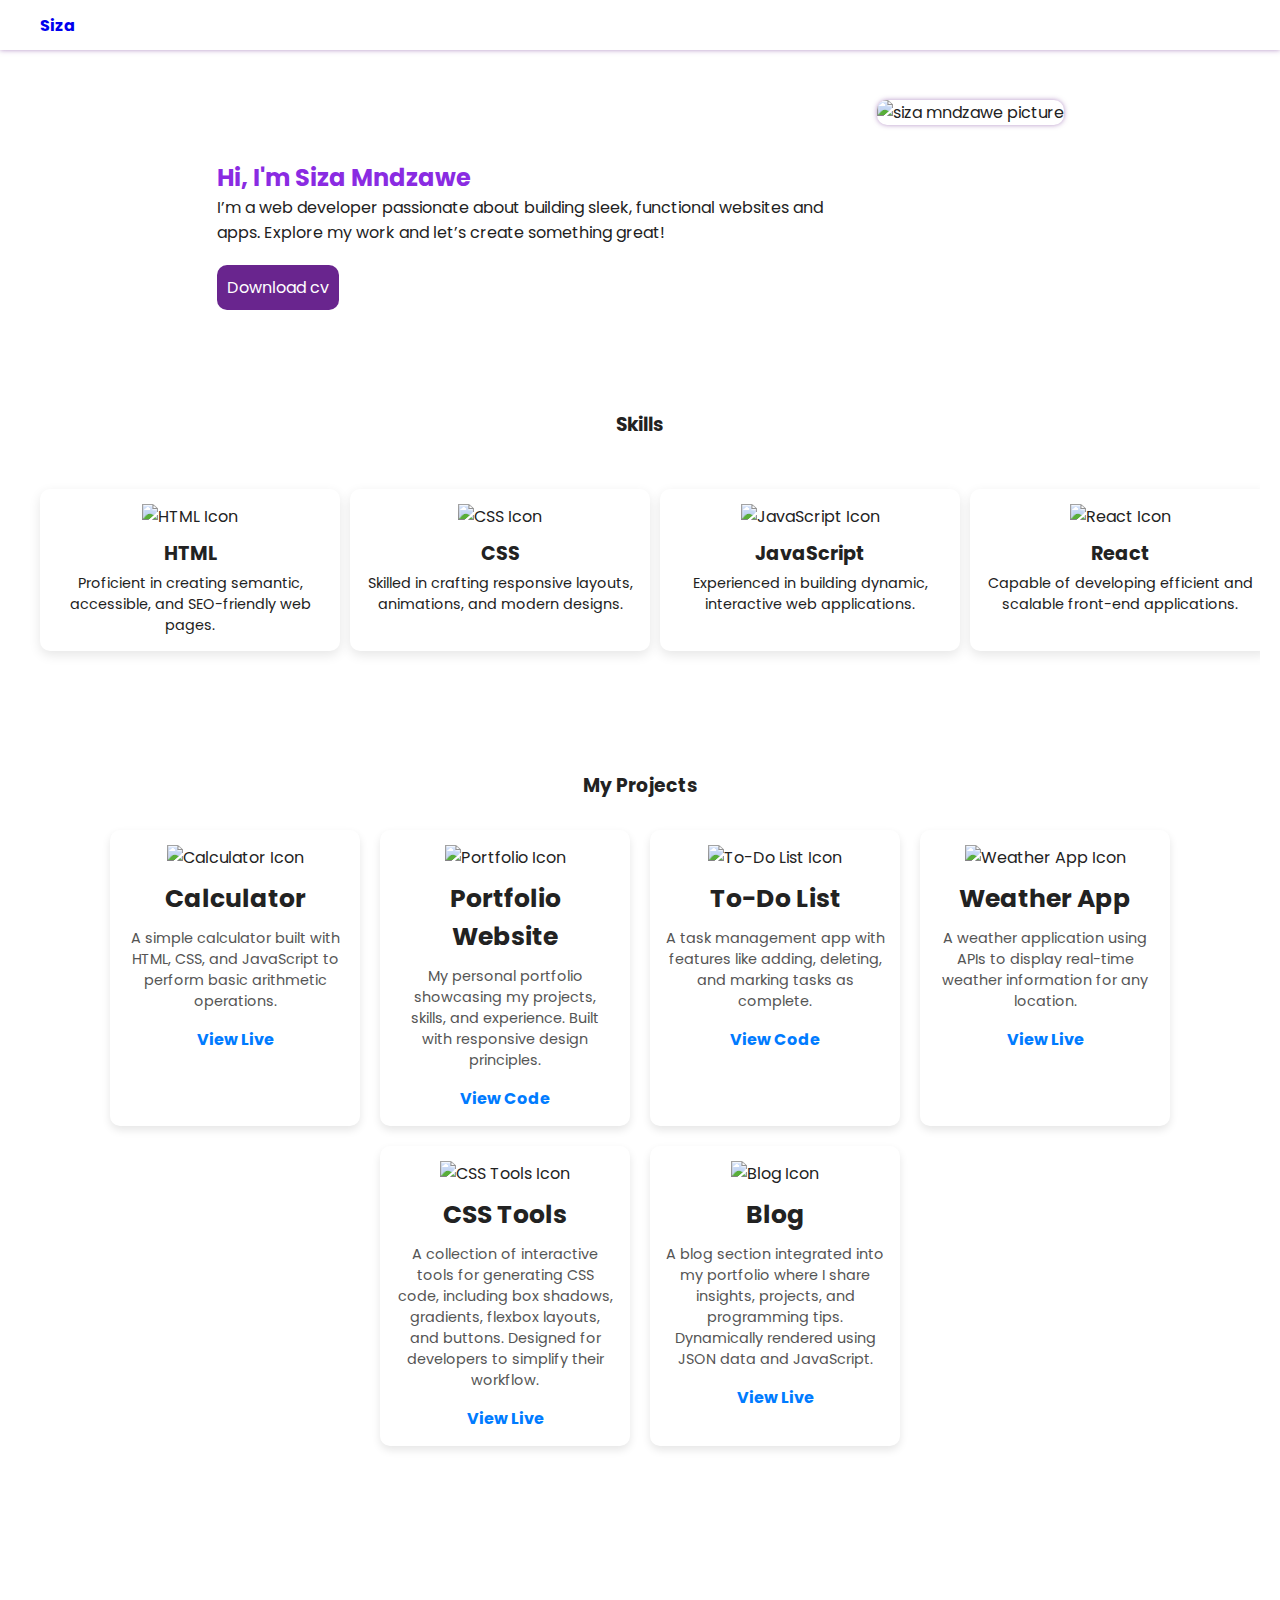
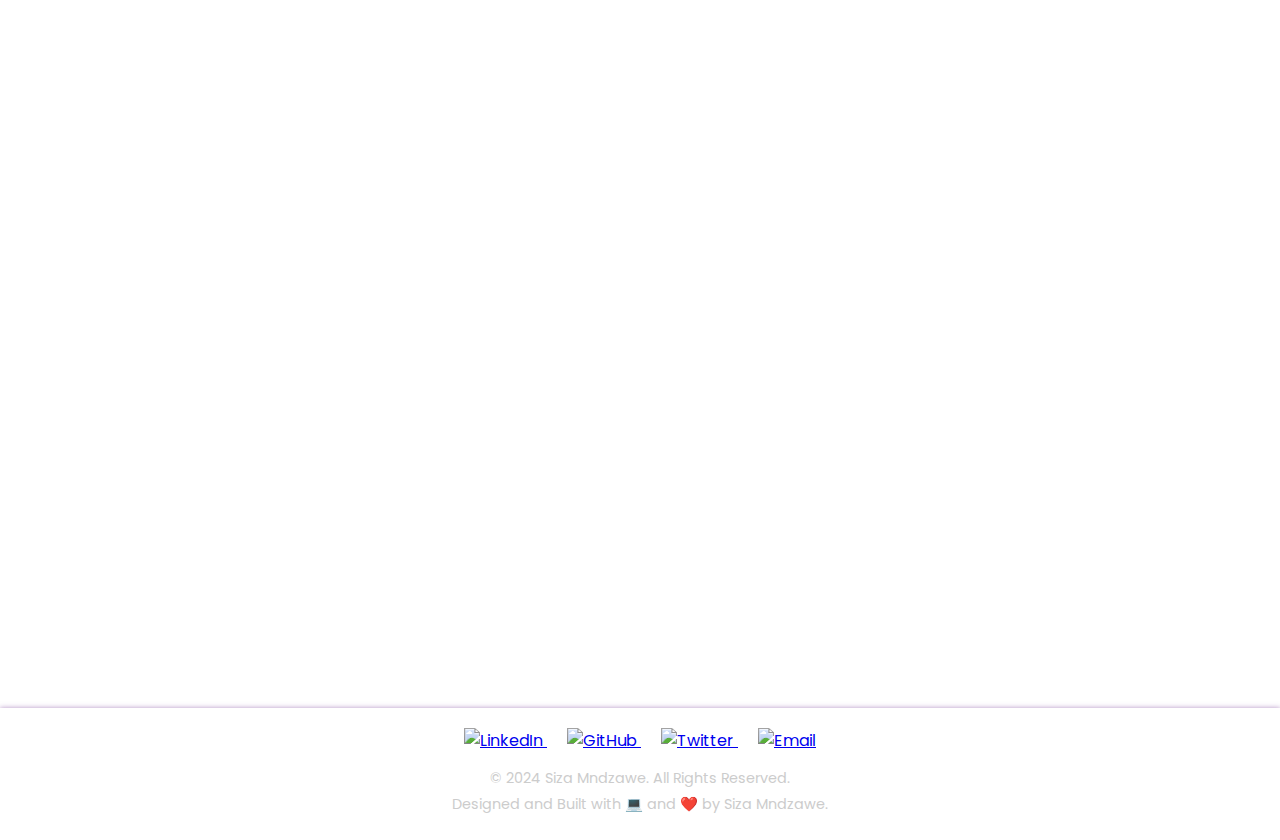
==== commit e31e985f: "update" ====
--- a/index.html
+++ b/index.html
@@ -88,41 +88,47 @@
         </div>
       </div>
     </section>
-    <section id="projects" class="hidden">
-      <h3>My Projects</h3>
-      <div class="projects-container">
+<section id="projects" class="hidden">
+    <h3>My Projects</h3>
+    <div class="projects-container">
         <div class="project-card">
-          <img src="https://img.icons8.com/color/96/calculator.png" alt="Calculator Icon">
-          <h4>Calculator</h4>
-          <p>A simple calculator built with HTML, CSS, and JavaScript to perform basic arithmetic operations.</p>
-          <a href="calculator.html" target="_blank">View live</a>
+            <img src="https://img.icons8.com/color/96/calculator.png" alt="Calculator Icon">
+            <h4>Calculator</h4>
+            <p>A simple calculator built with HTML, CSS, and JavaScript to perform basic arithmetic operations.</p>
+            <a href="calculator.html" target="_blank">View Live</a>
         </div>
         <div class="project-card">
-          <img src="https://img.icons8.com/fluency/96/portfolio.png" alt="Portfolio Icon">
-          <h4>Portfolio Website</h4>
-          <p>My personal portfolio showcasing my projects, skills, and experience. Built with responsive design principles.</p>
-          <a href="https://github.com/Sizamndzawe/My-portfolio" target="_blank">View code</a>
+            <img src="https://img.icons8.com/fluency/96/portfolio.png" alt="Portfolio Icon">
+            <h4>Portfolio Website</h4>
+            <p>My personal portfolio showcasing my projects, skills, and experience. Built with responsive design principles.</p>
+            <a href="https://github.com/Sizamndzawe/My-portfolio" target="_blank">View Code</a>
         </div>
         <div class="project-card">
-          <img src="https://img.icons8.com/color/96/task.png" alt="To-Do List Icon">
-          <h4>To-Do List</h4>
-          <p>A task management app with features like adding, deleting, and marking tasks as complete.</p>
-          <a href="todolist.html" target="_blank">View Code</a>
+            <img src="https://img.icons8.com/color/96/task.png" alt="To-Do List Icon">
+            <h4>To-Do List</h4>
+            <p>A task management app with features like adding, deleting, and marking tasks as complete.</p>
+            <a href="todolist.html" target="_blank">View Code</a>
         </div>
         <div class="project-card">
-          <img src="https://img.icons8.com/color/96/cloud.png" alt="Weather App Icon">
-          <h4>Weather App</h4>
-          <p>A weather application using APIs to display real-time weather information for any location.</p>
-          <a href="https://weather-app.com" target="_blank">View Live</a>
+            <img src="https://img.icons8.com/color/96/cloud.png" alt="Weather App Icon">
+            <h4>Weather App</h4>
+            <p>A weather application using APIs to display real-time weather information for any location.</p>
+            <a href="https://weather-app.com" target="_blank">View Live</a>
         </div>
         <div class="project-card">
-          <img src="https://img.icons8.com/color/96/css-filetype.png" alt="CSS Tools Icon">
-          <h4>CSS Tools</h4>
-          <p>A collection of interactive tools for generating CSS code, including box shadows, gradients, flexbox layouts, and buttons. Designed for developers to simplify their workflow.</p>
-          <a href="csstoolz.html" target="_blank">View Live</a>
+            <img src="https://img.icons8.com/color/96/css-filetype.png" alt="CSS Tools Icon">
+            <h4>CSS Tools</h4>
+            <p>A collection of interactive tools for generating CSS code, including box shadows, gradients, flexbox layouts, and buttons. Designed for developers to simplify their workflow.</p>
+            <a href="csstoolz.html" target="_blank">View Live</a>
         </div>
-      </div>
-    </section>
+        <div class="project-card">
+            <img src="https://img.icons8.com/color/96/blog.png" alt="Blog Icon">
+            <h4>Blog</h4>
+            <p>A blog section integrated into my portfolio where I share insights, projects, and programming tips. Dynamically rendered using JSON data and JavaScript.</p>
+            <a href="indexblog.html" target="_blank">View Live</a>
+        </div>
+    </div>
+</section>
     <section id="about" class="hidden">
       <h5>About Me</h5>
       <p>I’m Siza Mndzawe, a 21-year-old web developer and designer passionate about creating functional and visually appealing websites. I specialize in HTML, CSS, and JavaScript, focusing on innovative solutions and user-friendly designs.</p>
--- a/style.css
+++ b/style.css
@@ -20,6 +20,7 @@
      background-color: var(--background-color);
      color: var(--text-color);
      height: 50px;
+     
 
    }
 
@@ -48,6 +49,7 @@
      list-style: none;
      align-items: center;
      line-height: 0;
+     width: 100%;
 
 
 
